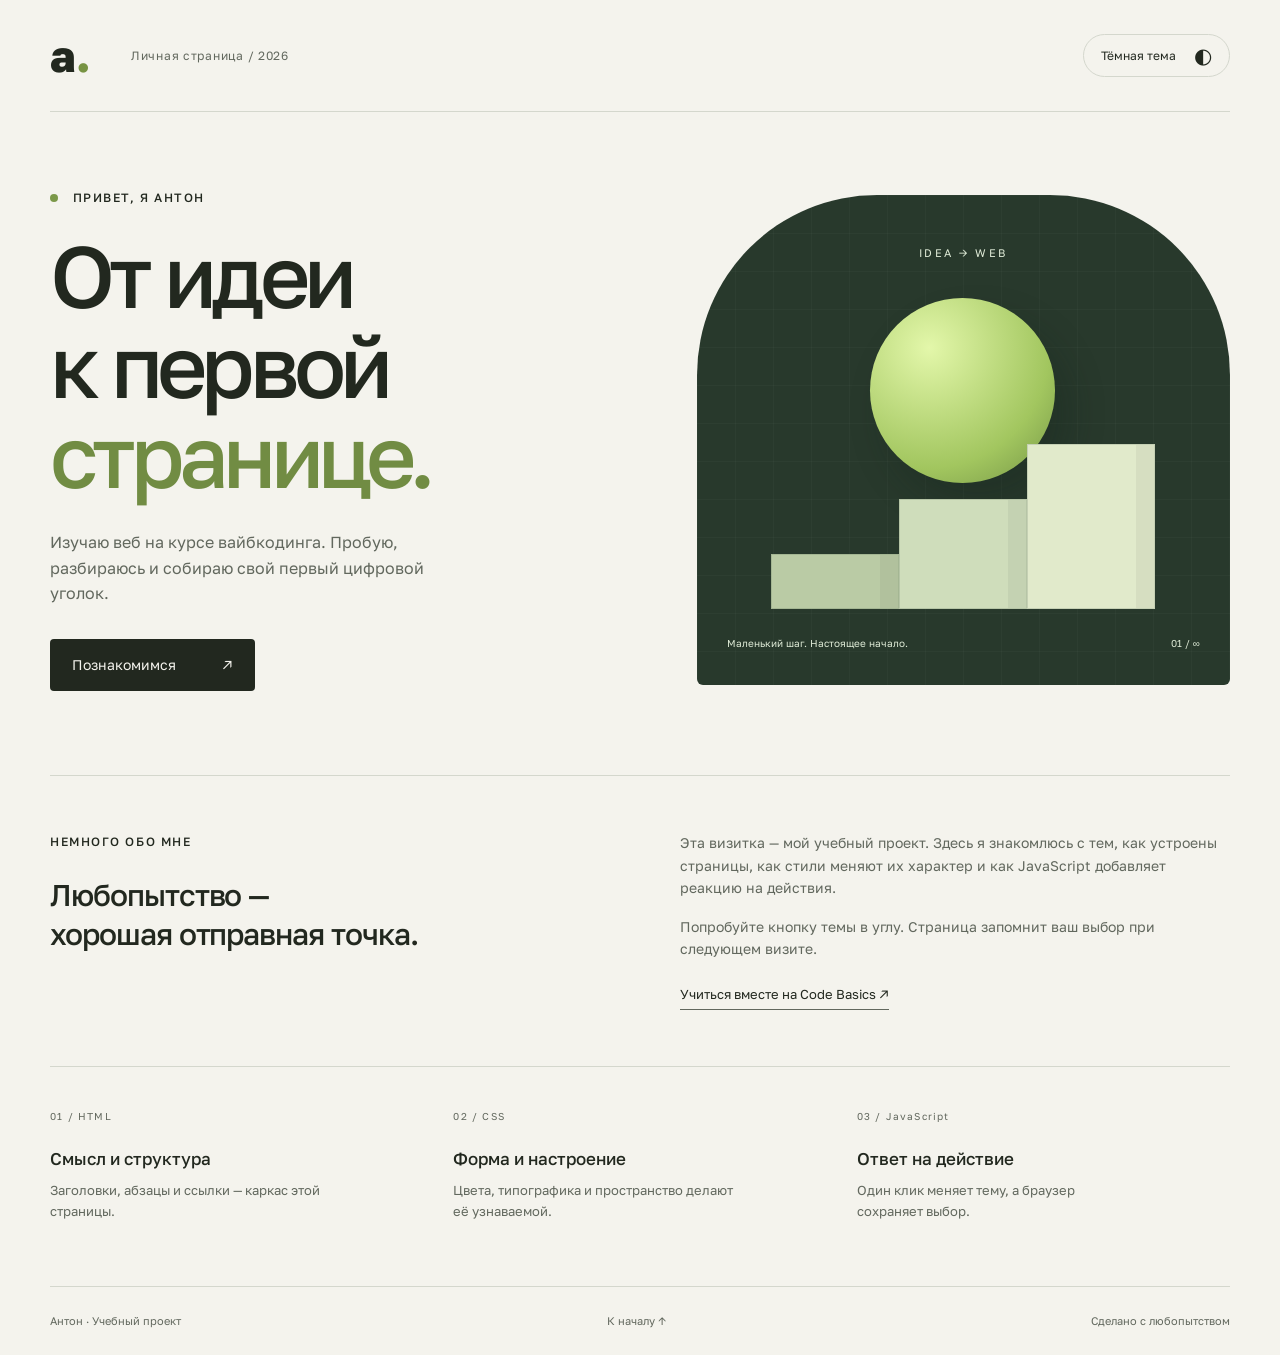
==== index.html @ 75ddf2e8 "Добавить визитку с темами, превью Telegram и GitHub Pages" ====
<!doctype html>
<html lang="ru">
<head>
  <meta charset="utf-8">
  <meta name="viewport" content="width=device-width, initial-scale=1">
  <title>Антон — от идеи к первой странице</title>
  <meta name="description" content="Моя первая веб-визитка: знакомлюсь с HTML, CSS и JavaScript на курсе вайбкодинга.">
  <!-- При публикации скрипт заменит __SITE_URL__ настоящим адресом GitHub Pages. -->
  <meta property="og:type" content="website">
  <meta property="og:locale" content="ru_RU">
  <meta property="og:title" content="Антон — от идеи к первой странице">
  <meta property="og:description" content="Знакомлюсь с вебом и превращаю идеи в работающие страницы. Мой первый проект на курсе вайбкодинга.">
  <meta property="og:url" content="__SITE_URL__/">
  <meta property="og:image" content="__SITE_URL__/assets/preview.png">
  <meta property="og:image:width" content="1200">
  <meta property="og:image:height" content="630">
  <meta property="og:image:alt" content="Абстрактная композиция: зелёный круг и ступени на тёмном фоне.">
  <link rel="stylesheet" href="styles.css">
  <script src="theme.js"></script>
</head>
<body>
  <header class="topbar wrap">
    <a class="brand" href="#home" aria-label="На главную">а<span>.</span></a>
    <span class="edition">Личная страница / 2026</span>
    <button class="theme-toggle" id="theme-toggle" type="button" aria-label="Включить тёмную тему" aria-pressed="false">Тёмная тема <span aria-hidden="true">◐</span></button>
  </header>
  <main id="home" class="wrap">
    <section class="hero" aria-labelledby="title">
      <div class="intro">
        <p class="eyebrow"><span class="dot"></span> Привет, я Антон</p>
        <h1 id="title">От идеи<br>к первой<br><em>странице.</em></h1>
        <p class="lead">Изучаю веб на курсе вайбкодинга. Пробую, разбираюсь и собираю свой первый цифровой уголок.</p>
        <a class="button" href="#about">Познакомимся <span aria-hidden="true">↗</span></a>
      </div>
      <div class="art" aria-label="Абстрактная композиция с кругом и ступенями" role="img">
        <span class="art-label">IDEA → WEB</span>
        <div class="orb"></div><div class="steps"><i></i><i></i><i></i></div>
        <span class="art-caption">Маленький шаг. Настоящее начало.</span>
        <span class="art-number">01 / ∞</span>
      </div>
    </section>
    <section id="about" class="about" aria-labelledby="about-title">
      <div><p class="eyebrow">Немного обо мне</p><h2 id="about-title">Любопытство —<br>хорошая отправная точка.</h2></div>
      <div class="about-text"><p>Эта визитка — мой учебный проект. Здесь я знакомлюсь с тем, как устроены страницы, как стили меняют их характер и как JavaScript добавляет реакцию на действия.</p><p>Попробуйте кнопку темы в углу. Страница запомнит ваш выбор при следующем визите.</p><a class="text-link" href="https://code-basics.com/ru">Учиться вместе на Code Basics <span aria-hidden="true">↗</span></a></div>
    </section>
    <section class="notes" aria-label="Из чего состоит страница">
      <article><span class="number">01 / HTML</span><h3>Смысл и структура</h3><p>Заголовки, абзацы и ссылки — каркас этой страницы.</p></article>
      <article><span class="number">02 / CSS</span><h3>Форма и настроение</h3><p>Цвета, типографика и пространство делают её узнаваемой.</p></article>
      <article><span class="number">03 / JavaScript</span><h3>Ответ на действие</h3><p>Один клик меняет тему, а браузер сохраняет выбор.</p></article>
    </section>
  </main>
  <footer class="wrap footer"><span>Антон · Учебный проект</span><a href="#home">К началу ↑</a><span>Сделано с любопытством</span></footer>
</body>
</html>
---- styles.css ----
@import url('https://fonts.googleapis.com/css2?family=Golos+Text:wght@400;500;600;700;800&display=swap');

:root{color-scheme:light;--bg:#f4f3ed;--ink:#22281f;--muted:#62685e;--line:#d4d7cd;--accent:#d0ed84;--panel:#e9ece2}
:root[data-theme="dark"]{color-scheme:dark;--bg:#171c17;--ink:#f0f1e9;--muted:#b0b9a9;--line:#394235;--accent:#d0ed84;--panel:#242d23}
*{box-sizing:border-box}html{scroll-behavior:smooth;scroll-padding-top:32px}body{margin:0;background:var(--bg);color:var(--ink);font-family:'Golos Text',Arial,sans-serif;line-height:1.6}a{color:inherit;text-decoration:none}button{font:inherit}a:focus-visible,button:focus-visible{outline:3px solid #799b3b;outline-offset:6px}.wrap{width:min(1180px,calc(100% - 80px));margin:auto}.topbar{height:112px;display:flex;align-items:center;gap:40px;border-bottom:1px solid var(--line)}.brand{font-size:44px;font-weight:800;line-height:1}.brand span{color:#779343}.edition{font-size:12px;color:var(--muted);letter-spacing:.06em}.theme-toggle{margin-left:auto;border:1px solid var(--line);border-radius:30px;background:var(--bg);color:var(--ink);padding:10px 17px;cursor:pointer;font-size:12px;display:flex;gap:18px;align-items:center}.theme-toggle span{font-size:21px;line-height:1}.hero{display:grid;grid-template-columns:1.1fr 1fr;gap:60px;padding:76px 0 84px;align-items:center}.eyebrow{font-size:12px;text-transform:uppercase;letter-spacing:.13em;font-weight:500;margin:0 0 24px}.dot{display:inline-block;width:8px;height:8px;background:#7b9849;border-radius:50%;margin-right:10px}h1{font-size:clamp(56px,6.8vw,92px);letter-spacing:-.065em;line-height:1.03;font-weight:500;margin:0 0 30px}h1 em{font-style:normal;color:#718c43}.lead{font-size:16px;max-width:395px;color:var(--muted);margin-bottom:32px}.button{background:var(--ink);color:var(--bg);display:inline-flex;gap:46px;padding:15px 22px;border-radius:4px;font-size:14px}.art{position:relative;height:490px;overflow:hidden;background:#28392c;border-radius:180px 180px 6px 6px;color:#deead6;background-image:linear-gradient(#ffffff06 1px,transparent 1px),linear-gradient(90deg,#ffffff06 1px,transparent 1px);background-size:38px 38px}.art-label{position:absolute;top:49px;left:50%;transform:translateX(-50%);font-size:11px;letter-spacing:.23em;white-space:nowrap}.orb{width:185px;height:185px;background:radial-gradient(circle at 32% 27%,#e3f7aa,#a2c65f 65%,#729344);position:absolute;top:103px;left:calc(50% - 93px);border-radius:50%;box-shadow:15px 22px 35px #0f211840}.steps{position:absolute;bottom:76px;left:14%;width:72%;height:172px;display:flex;align-items:flex-end}.steps i{width:34%;background:#bacba5;border:1px solid #28392c25;height:55px;box-shadow:inset -18px 0 #0000000d}.steps i:nth-child(2){height:110px;background:#cfddbb}.steps i:nth-child(3){height:165px;background:#e1eacb}.art-caption{position:absolute;bottom:34px;left:30px;font-size:10px}.art-number{position:absolute;bottom:34px;right:30px;font-size:10px}.about{border-top:1px solid var(--line);display:grid;grid-template-columns:1fr 1fr;gap:80px;padding:56px 0}h2{font-size:30px;font-weight:500;line-height:1.3;letter-spacing:-.035em;margin:0}.about-text p{color:var(--muted);margin:0 0 16px;font-size:14px}.text-link{font-size:13px;border-bottom:1px solid var(--muted);padding-bottom:4px;display:inline-block;margin-top:8px}.notes{display:grid;grid-template-columns:repeat(3,1fr);gap:30px;border-top:1px solid var(--line);padding:35px 0 65px}.number{font-size:10px;letter-spacing:.12em;color:var(--muted)}h3{font-size:17px;font-weight:500;margin:17px 0 8px}.notes p{font-size:13px;max-width:280px;color:var(--muted);margin:0}.footer{padding:25px 0;display:flex;justify-content:space-between;border-top:1px solid var(--line);font-size:11px;color:var(--muted)}
@media(max-width:760px){.wrap{width:calc(100% - 40px)}.topbar{height:88px;gap:15px}.edition{display:none}.hero{grid-template-columns:1fr;gap:40px;padding:45px 0}.art{height:410px;max-width:450px;width:100%;justify-self:center}.orb{top:70px}.art-label{top:32px}.about{grid-template-columns:1fr;gap:25px;padding:36px 0}.notes{grid-template-columns:1fr;gap:28px;padding-bottom:40px}.notes p{max-width:none}.footer{flex-wrap:wrap;gap:15px}.footer span:last-child{width:100%}h1{font-size:66px}}
@media(prefers-reduced-motion:reduce){html{scroll-behavior:auto}}
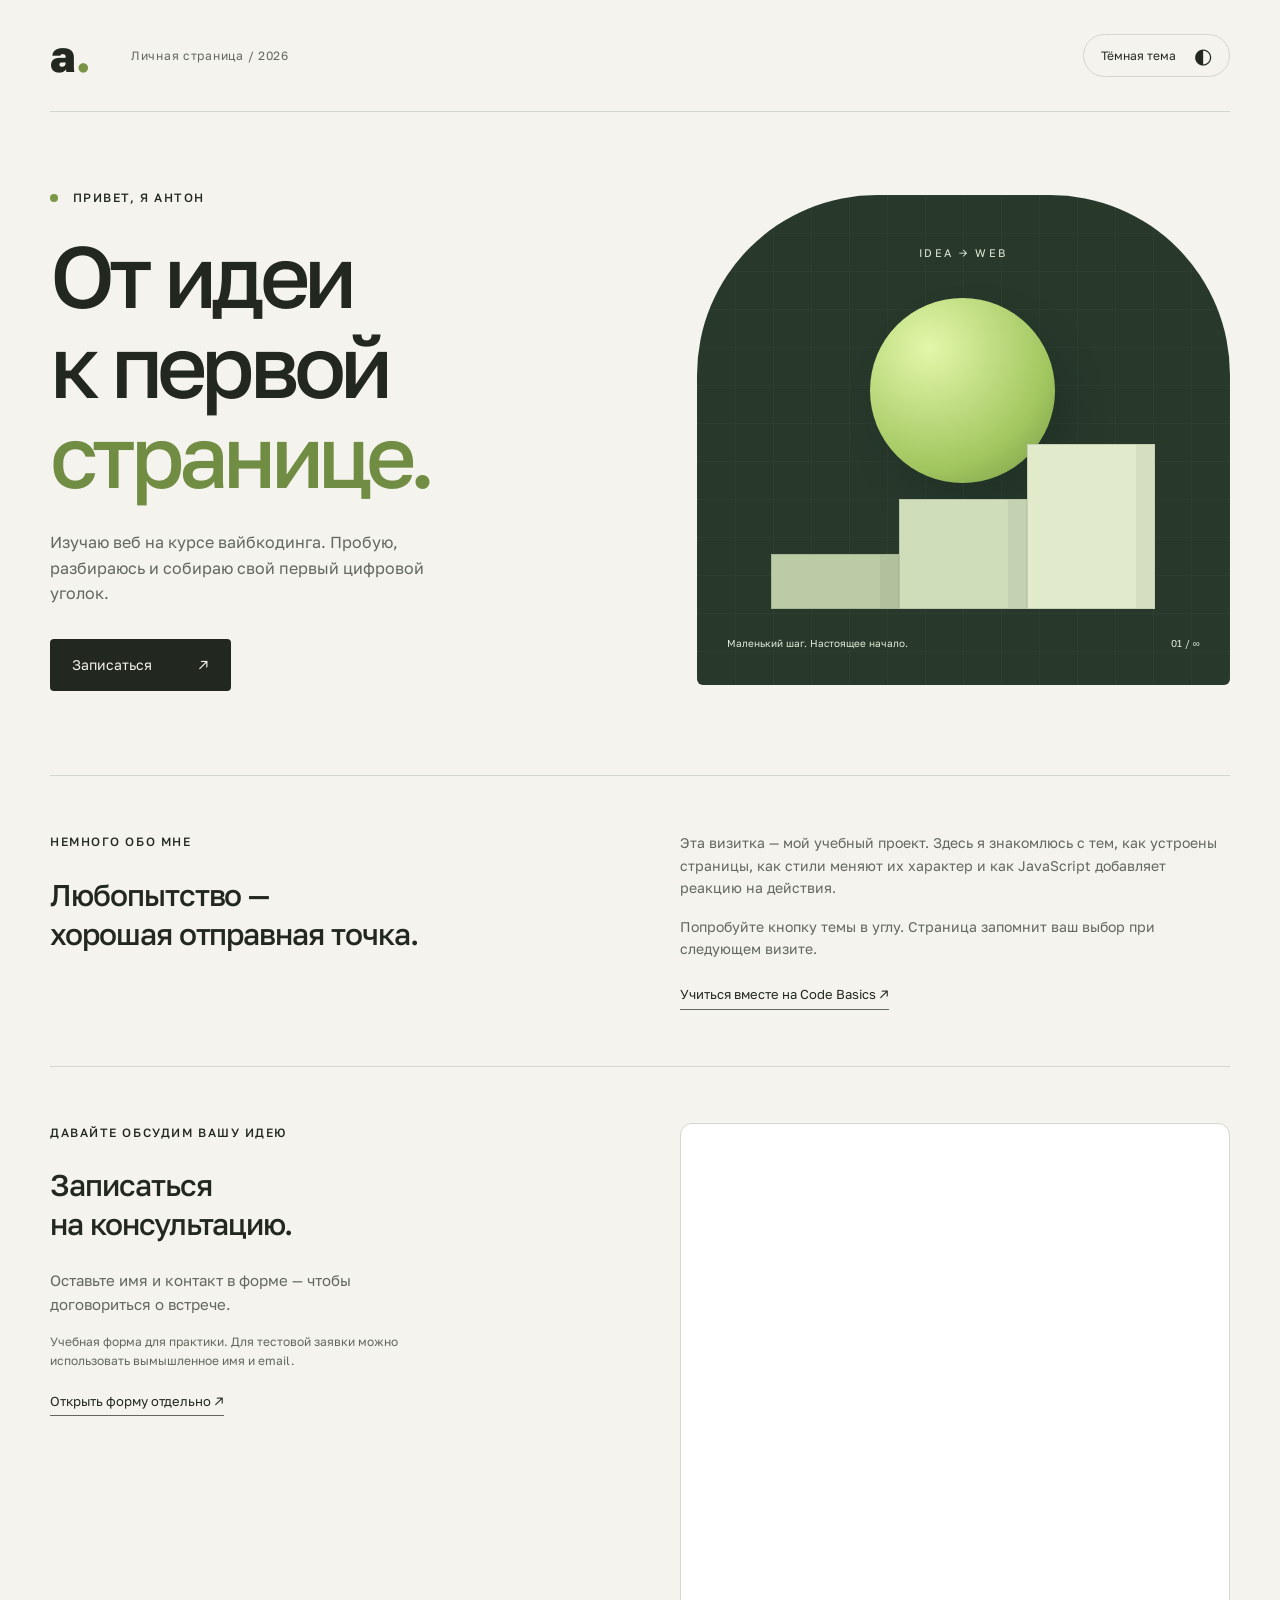
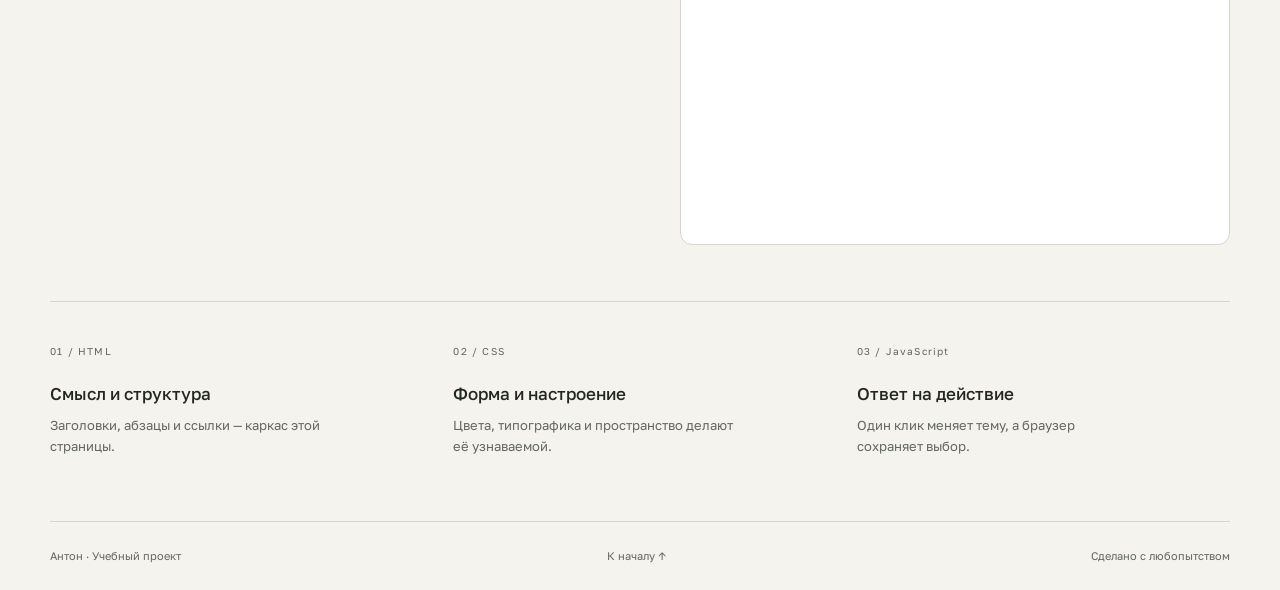
==== commit c1f5907e: "Встроить Яндекс Форму записи на консультацию" ====
--- a/index.html
+++ b/index.html
@@ -30,7 +30,7 @@
         <p class="eyebrow"><span class="dot"></span> Привет, я Антон</p>
         <h1 id="title">От идеи<br>к первой<br><em>странице.</em></h1>
         <p class="lead">Изучаю веб на курсе вайбкодинга. Пробую, разбираюсь и собираю свой первый цифровой уголок.</p>
-        <a class="button" href="#about">Познакомимся <span aria-hidden="true">↗</span></a>
+        <a class="button" href="#consultation">Записаться <span aria-hidden="true">↗</span></a>
       </div>
       <div class="art" aria-label="Абстрактная композиция с кругом и ступенями" role="img">
         <span class="art-label">IDEA → WEB</span>
@@ -43,6 +43,18 @@
       <div><p class="eyebrow">Немного обо мне</p><h2 id="about-title">Любопытство —<br>хорошая отправная точка.</h2></div>
       <div class="about-text"><p>Эта визитка — мой учебный проект. Здесь я знакомлюсь с тем, как устроены страницы, как стили меняют их характер и как JavaScript добавляет реакцию на действия.</p><p>Попробуйте кнопку темы в углу. Страница запомнит ваш выбор при следующем визите.</p><a class="text-link" href="https://code-basics.com/ru">Учиться вместе на Code Basics <span aria-hidden="true">↗</span></a></div>
     </section>
+    <section id="consultation" class="consultation" aria-labelledby="consultation-title">
+      <div class="consultation-intro">
+        <p class="eyebrow">Давайте обсудим вашу идею</p>
+        <h2 id="consultation-title">Записаться<br>на консультацию.</h2>
+        <p class="consultation-copy">Оставьте имя и контакт в форме — чтобы договориться о встрече.</p>
+        <p class="consultation-hint">Учебная форма для практики. Для тестовой заявки можно использовать вымышленное имя и email.</p>
+        <a class="text-link" href="https://forms.yandex.ru/u/6ae9a92f95add55e32ae1525/" target="_blank" rel="noopener">Открыть форму отдельно ↗</a>
+      </div>
+      <div class="form-panel">
+        <iframe class="consultation-form" src="https://forms.yandex.ru/u/6ae9a92f95add55e32ae1525/?iframe=1&amp;theme=light" name="ya-form-6ae9a92f95add55e32ae1525" title="Запись на консультацию — имя и контакт" width="100%" height="720" loading="lazy"></iframe>
+      </div>
+    </section>
     <section class="notes" aria-label="Из чего состоит страница">
       <article><span class="number">01 / HTML</span><h3>Смысл и структура</h3><p>Заголовки, абзацы и ссылки — каркас этой страницы.</p></article>
       <article><span class="number">02 / CSS</span><h3>Форма и настроение</h3><p>Цвета, типографика и пространство делают её узнаваемой.</p></article>
--- a/styles.css
+++ b/styles.css
@@ -5,3 +5,12 @@
 *{box-sizing:border-box}html{scroll-behavior:smooth;scroll-padding-top:32px}body{margin:0;background:var(--bg);color:var(--ink);font-family:'Golos Text',Arial,sans-serif;line-height:1.6}a{color:inherit;text-decoration:none}button{font:inherit}a:focus-visible,button:focus-visible{outline:3px solid #799b3b;outline-offset:6px}.wrap{width:min(1180px,calc(100% - 80px));margin:auto}.topbar{height:112px;display:flex;align-items:center;gap:40px;border-bottom:1px solid var(--line)}.brand{font-size:44px;font-weight:800;line-height:1}.brand span{color:#779343}.edition{font-size:12px;color:var(--muted);letter-spacing:.06em}.theme-toggle{margin-left:auto;border:1px solid var(--line);border-radius:30px;background:var(--bg);color:var(--ink);padding:10px 17px;cursor:pointer;font-size:12px;display:flex;gap:18px;align-items:center}.theme-toggle span{font-size:21px;line-height:1}.hero{display:grid;grid-template-columns:1.1fr 1fr;gap:60px;padding:76px 0 84px;align-items:center}.eyebrow{font-size:12px;text-transform:uppercase;letter-spacing:.13em;font-weight:500;margin:0 0 24px}.dot{display:inline-block;width:8px;height:8px;background:#7b9849;border-radius:50%;margin-right:10px}h1{font-size:clamp(56px,6.8vw,92px);letter-spacing:-.065em;line-height:1.03;font-weight:500;margin:0 0 30px}h1 em{font-style:normal;color:#718c43}.lead{font-size:16px;max-width:395px;color:var(--muted);margin-bottom:32px}.button{background:var(--ink);color:var(--bg);display:inline-flex;gap:46px;padding:15px 22px;border-radius:4px;font-size:14px}.art{position:relative;height:490px;overflow:hidden;background:#28392c;border-radius:180px 180px 6px 6px;color:#deead6;background-image:linear-gradient(#ffffff06 1px,transparent 1px),linear-gradient(90deg,#ffffff06 1px,transparent 1px);background-size:38px 38px}.art-label{position:absolute;top:49px;left:50%;transform:translateX(-50%);font-size:11px;letter-spacing:.23em;white-space:nowrap}.orb{width:185px;height:185px;background:radial-gradient(circle at 32% 27%,#e3f7aa,#a2c65f 65%,#729344);position:absolute;top:103px;left:calc(50% - 93px);border-radius:50%;box-shadow:15px 22px 35px #0f211840}.steps{position:absolute;bottom:76px;left:14%;width:72%;height:172px;display:flex;align-items:flex-end}.steps i{width:34%;background:#bacba5;border:1px solid #28392c25;height:55px;box-shadow:inset -18px 0 #0000000d}.steps i:nth-child(2){height:110px;background:#cfddbb}.steps i:nth-child(3){height:165px;background:#e1eacb}.art-caption{position:absolute;bottom:34px;left:30px;font-size:10px}.art-number{position:absolute;bottom:34px;right:30px;font-size:10px}.about{border-top:1px solid var(--line);display:grid;grid-template-columns:1fr 1fr;gap:80px;padding:56px 0}h2{font-size:30px;font-weight:500;line-height:1.3;letter-spacing:-.035em;margin:0}.about-text p{color:var(--muted);margin:0 0 16px;font-size:14px}.text-link{font-size:13px;border-bottom:1px solid var(--muted);padding-bottom:4px;display:inline-block;margin-top:8px}.notes{display:grid;grid-template-columns:repeat(3,1fr);gap:30px;border-top:1px solid var(--line);padding:35px 0 65px}.number{font-size:10px;letter-spacing:.12em;color:var(--muted)}h3{font-size:17px;font-weight:500;margin:17px 0 8px}.notes p{font-size:13px;max-width:280px;color:var(--muted);margin:0}.footer{padding:25px 0;display:flex;justify-content:space-between;border-top:1px solid var(--line);font-size:11px;color:var(--muted)}
 @media(max-width:760px){.wrap{width:calc(100% - 40px)}.topbar{height:88px;gap:15px}.edition{display:none}.hero{grid-template-columns:1fr;gap:40px;padding:45px 0}.art{height:410px;max-width:450px;width:100%;justify-self:center}.orb{top:70px}.art-label{top:32px}.about{grid-template-columns:1fr;gap:25px;padding:36px 0}.notes{grid-template-columns:1fr;gap:28px;padding-bottom:40px}.notes p{max-width:none}.footer{flex-wrap:wrap;gap:15px}.footer span:last-child{width:100%}h1{font-size:66px}}
 @media(prefers-reduced-motion:reduce){html{scroll-behavior:auto}}
+
+/* Яндекс Форма находится в отдельном iframe и занимает ширину своей колонки. */
+.consultation{display:grid;grid-template-columns:1fr 1fr;gap:80px;padding:56px 0;border-top:1px solid var(--line);align-items:start}
+.consultation-intro,.form-panel{min-width:0}
+.consultation-copy{font-size:15px;color:var(--muted);max-width:350px;margin:24px 0 16px}
+.consultation-hint{font-size:12px;color:var(--muted);max-width:350px}
+.form-panel{background:#fff;border:1px solid var(--line);border-radius:12px;overflow:hidden;color-scheme:light}
+.consultation-form{display:block;width:100%;max-width:100%;height:720px;border:0}
+@media(max-width:760px){.consultation{grid-template-columns:1fr;gap:28px;padding:36px 0}}
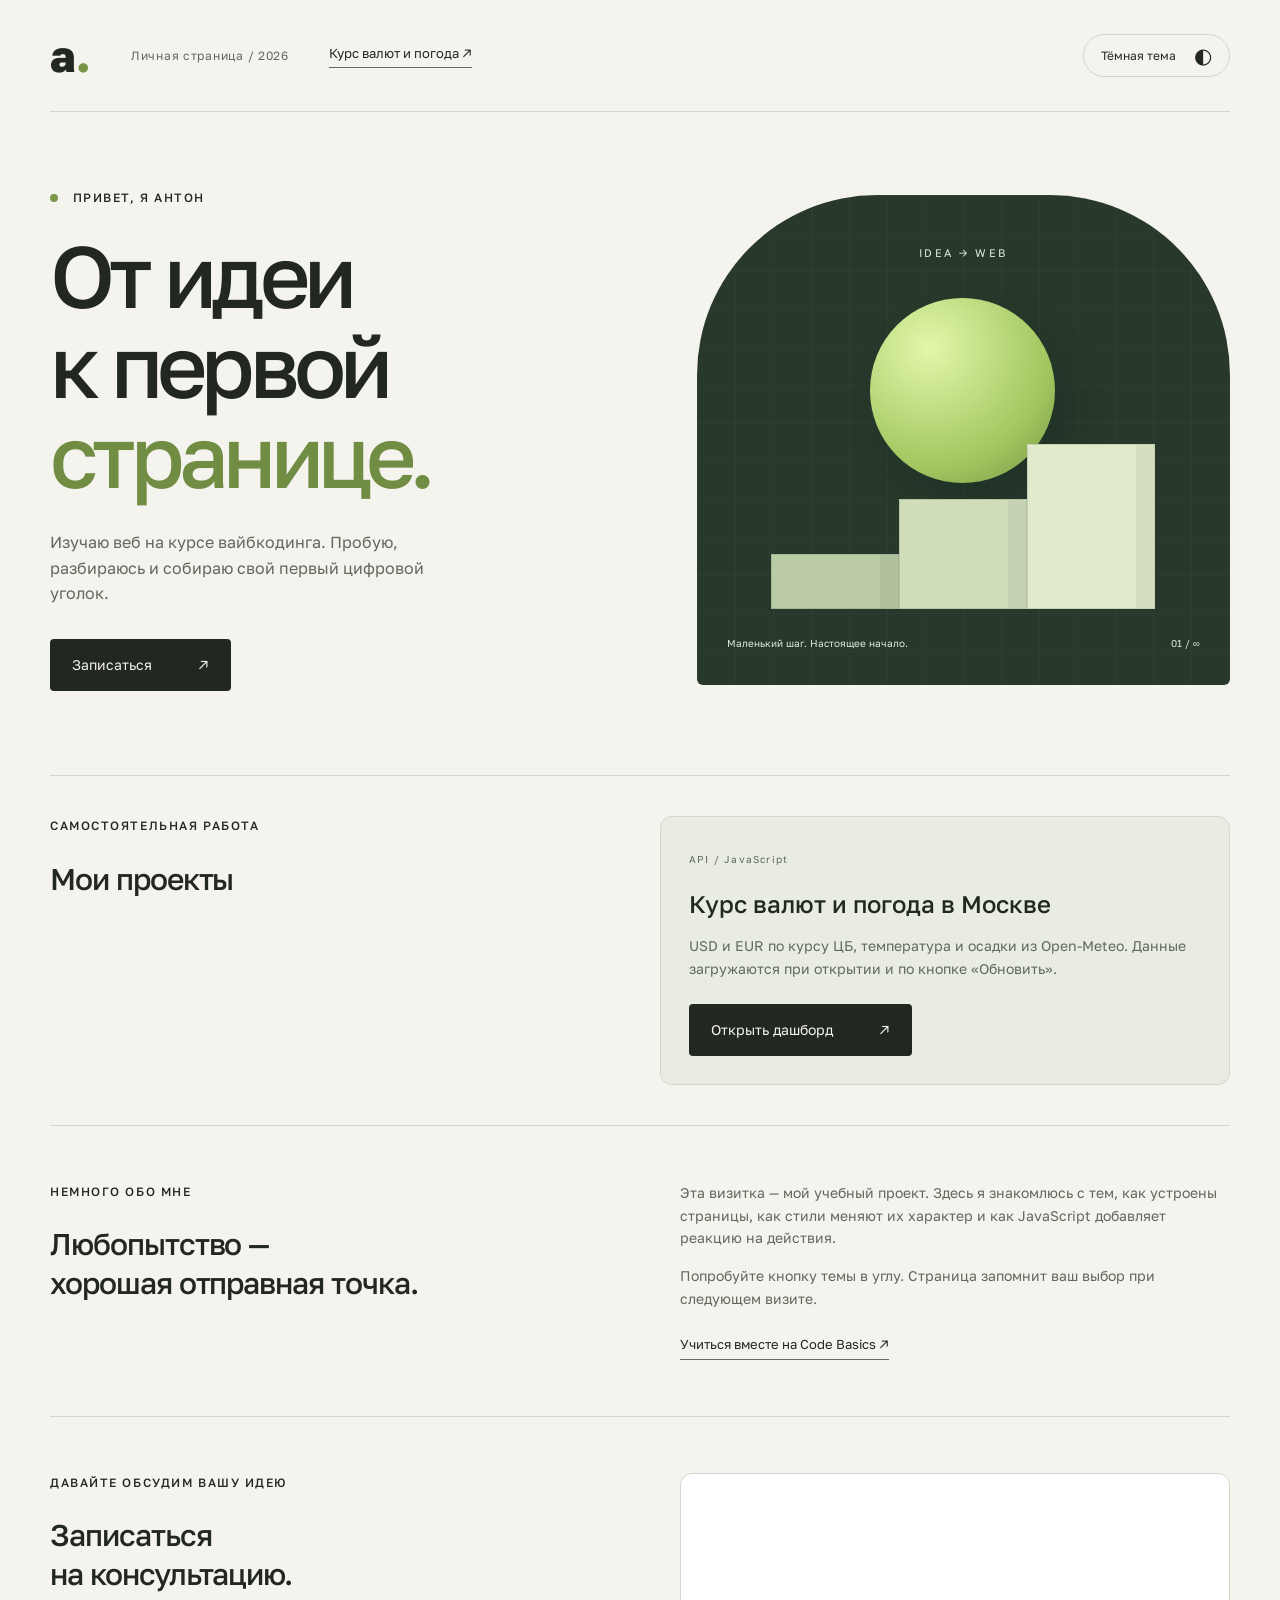
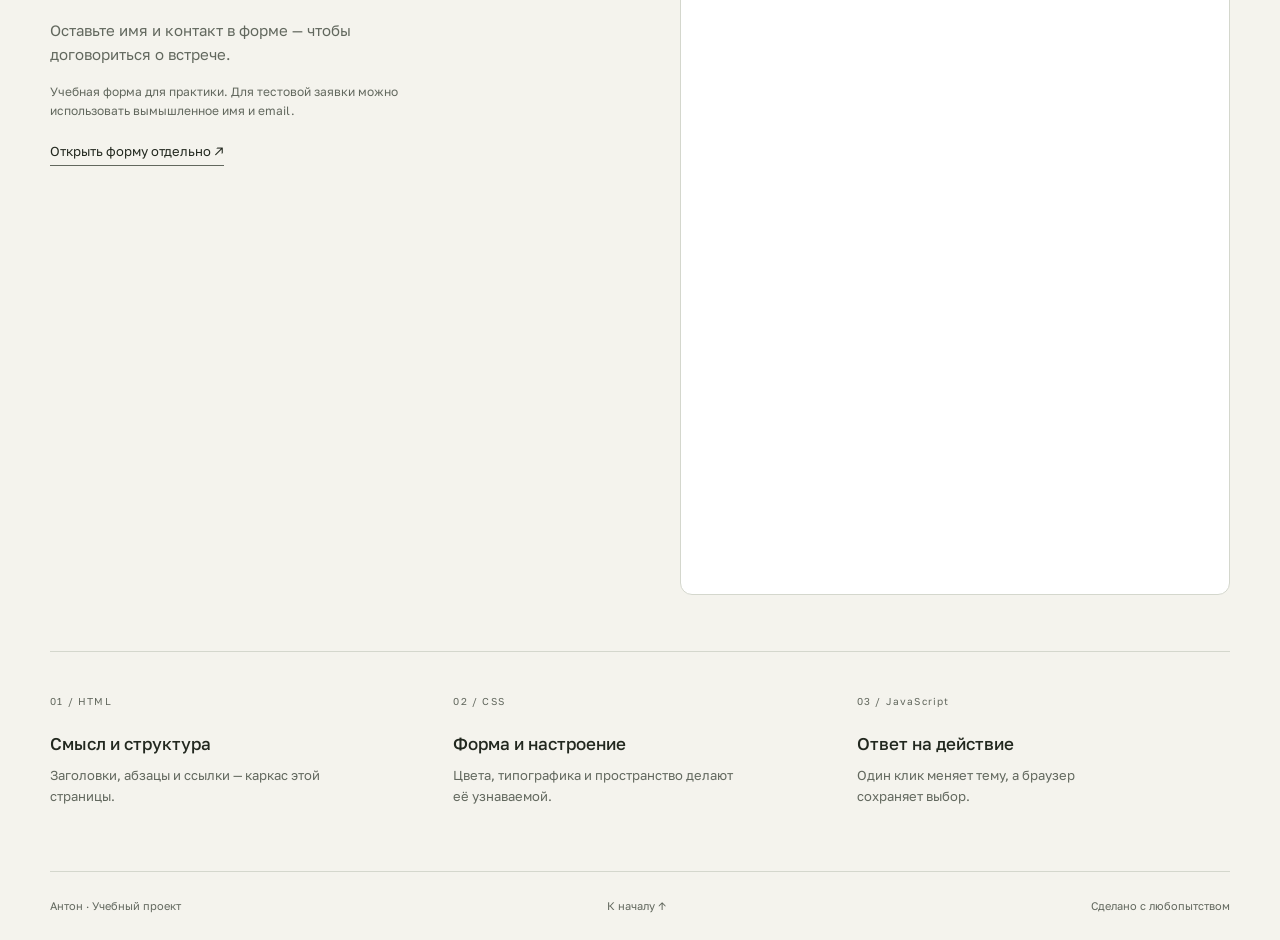
==== commit 64383fe1: "Link dashboard from homepage and add projects section" ====
--- a/index.html
+++ b/index.html
@@ -22,6 +22,7 @@
   <header class="topbar wrap">
     <a class="brand" href="#home" aria-label="На главную">а<span>.</span></a>
     <span class="edition">Личная страница / 2026</span>
+    <a class="text-link project-nav" href="dashboard/">Курс валют и погода ↗</a>
     <button class="theme-toggle" id="theme-toggle" type="button" aria-label="Включить тёмную тему" aria-pressed="false">Тёмная тема <span aria-hidden="true">◐</span></button>
   </header>
   <main id="home" class="wrap">
@@ -38,6 +39,15 @@
         <span class="art-caption">Маленький шаг. Настоящее начало.</span>
         <span class="art-number">01 / ∞</span>
       </div>
+    </section>
+    <section id="projects" class="projects" aria-labelledby="projects-title">
+      <div><p class="eyebrow">Самостоятельная работа</p><h2 id="projects-title">Мои проекты</h2></div>
+      <article class="project-card">
+        <span class="number">API / JavaScript</span>
+        <h3>Курс валют и погода в Москве</h3>
+        <p>USD и EUR по курсу ЦБ, температура и осадки из Open-Meteo. Данные загружаются при открытии и по кнопке «Обновить».</p>
+        <a class="button" href="dashboard/">Открыть дашборд <span aria-hidden="true">↗</span></a>
+      </article>
     </section>
     <section id="about" class="about" aria-labelledby="about-title">
       <div><p class="eyebrow">Немного обо мне</p><h2 id="about-title">Любопытство —<br>хорошая отправная точка.</h2></div>
--- a/styles.css
+++ b/styles.css
@@ -5,6 +5,7 @@
 *{box-sizing:border-box}html{scroll-behavior:smooth;scroll-padding-top:32px}body{margin:0;background:var(--bg);color:var(--ink);font-family:'Golos Text',Arial,sans-serif;line-height:1.6}a{color:inherit;text-decoration:none}button{font:inherit}a:focus-visible,button:focus-visible{outline:3px solid #799b3b;outline-offset:6px}.wrap{width:min(1180px,calc(100% - 80px));margin:auto}.topbar{height:112px;display:flex;align-items:center;gap:40px;border-bottom:1px solid var(--line)}.brand{font-size:44px;font-weight:800;line-height:1}.brand span{color:#779343}.edition{font-size:12px;color:var(--muted);letter-spacing:.06em}.theme-toggle{margin-left:auto;border:1px solid var(--line);border-radius:30px;background:var(--bg);color:var(--ink);padding:10px 17px;cursor:pointer;font-size:12px;display:flex;gap:18px;align-items:center}.theme-toggle span{font-size:21px;line-height:1}.hero{display:grid;grid-template-columns:1.1fr 1fr;gap:60px;padding:76px 0 84px;align-items:center}.eyebrow{font-size:12px;text-transform:uppercase;letter-spacing:.13em;font-weight:500;margin:0 0 24px}.dot{display:inline-block;width:8px;height:8px;background:#7b9849;border-radius:50%;margin-right:10px}h1{font-size:clamp(56px,6.8vw,92px);letter-spacing:-.065em;line-height:1.03;font-weight:500;margin:0 0 30px}h1 em{font-style:normal;color:#718c43}.lead{font-size:16px;max-width:395px;color:var(--muted);margin-bottom:32px}.button{background:var(--ink);color:var(--bg);display:inline-flex;gap:46px;padding:15px 22px;border-radius:4px;font-size:14px}.art{position:relative;height:490px;overflow:hidden;background:#28392c;border-radius:180px 180px 6px 6px;color:#deead6;background-image:linear-gradient(#ffffff06 1px,transparent 1px),linear-gradient(90deg,#ffffff06 1px,transparent 1px);background-size:38px 38px}.art-label{position:absolute;top:49px;left:50%;transform:translateX(-50%);font-size:11px;letter-spacing:.23em;white-space:nowrap}.orb{width:185px;height:185px;background:radial-gradient(circle at 32% 27%,#e3f7aa,#a2c65f 65%,#729344);position:absolute;top:103px;left:calc(50% - 93px);border-radius:50%;box-shadow:15px 22px 35px #0f211840}.steps{position:absolute;bottom:76px;left:14%;width:72%;height:172px;display:flex;align-items:flex-end}.steps i{width:34%;background:#bacba5;border:1px solid #28392c25;height:55px;box-shadow:inset -18px 0 #0000000d}.steps i:nth-child(2){height:110px;background:#cfddbb}.steps i:nth-child(3){height:165px;background:#e1eacb}.art-caption{position:absolute;bottom:34px;left:30px;font-size:10px}.art-number{position:absolute;bottom:34px;right:30px;font-size:10px}.about{border-top:1px solid var(--line);display:grid;grid-template-columns:1fr 1fr;gap:80px;padding:56px 0}h2{font-size:30px;font-weight:500;line-height:1.3;letter-spacing:-.035em;margin:0}.about-text p{color:var(--muted);margin:0 0 16px;font-size:14px}.text-link{font-size:13px;border-bottom:1px solid var(--muted);padding-bottom:4px;display:inline-block;margin-top:8px}.notes{display:grid;grid-template-columns:repeat(3,1fr);gap:30px;border-top:1px solid var(--line);padding:35px 0 65px}.number{font-size:10px;letter-spacing:.12em;color:var(--muted)}h3{font-size:17px;font-weight:500;margin:17px 0 8px}.notes p{font-size:13px;max-width:280px;color:var(--muted);margin:0}.footer{padding:25px 0;display:flex;justify-content:space-between;border-top:1px solid var(--line);font-size:11px;color:var(--muted)}
 @media(max-width:760px){.wrap{width:calc(100% - 40px)}.topbar{height:88px;gap:15px}.edition{display:none}.hero{grid-template-columns:1fr;gap:40px;padding:45px 0}.art{height:410px;max-width:450px;width:100%;justify-self:center}.orb{top:70px}.art-label{top:32px}.about{grid-template-columns:1fr;gap:25px;padding:36px 0}.notes{grid-template-columns:1fr;gap:28px;padding-bottom:40px}.notes p{max-width:none}.footer{flex-wrap:wrap;gap:15px}.footer span:last-child{width:100%}h1{font-size:66px}}
 @media(prefers-reduced-motion:reduce){html{scroll-behavior:auto}}
+.projects{display:grid;grid-template-columns:1fr 1fr;gap:40px;padding:40px 0;border-top:1px solid var(--line);align-items:start}.project-card{background:var(--panel);border:1px solid var(--line);border-radius:12px;padding:28px}.project-card h3{font-size:24px;line-height:1.3}.project-card p{font-size:14px;color:var(--muted);margin:16px 0 24px}.project-nav{margin:0;font-size:13px}.topbar{flex-wrap:wrap;min-height:112px;height:auto;padding-top:20px;padding-bottom:20px}@media(max-width:760px){.projects{grid-template-columns:1fr;gap:24px}.project-nav{order:4;width:100%}.topbar{gap:16px}}
 
 /* Яндекс Форма находится в отдельном iframe и занимает ширину своей колонки. */
 .consultation{display:grid;grid-template-columns:1fr 1fr;gap:80px;padding:56px 0;border-top:1px solid var(--line);align-items:start}
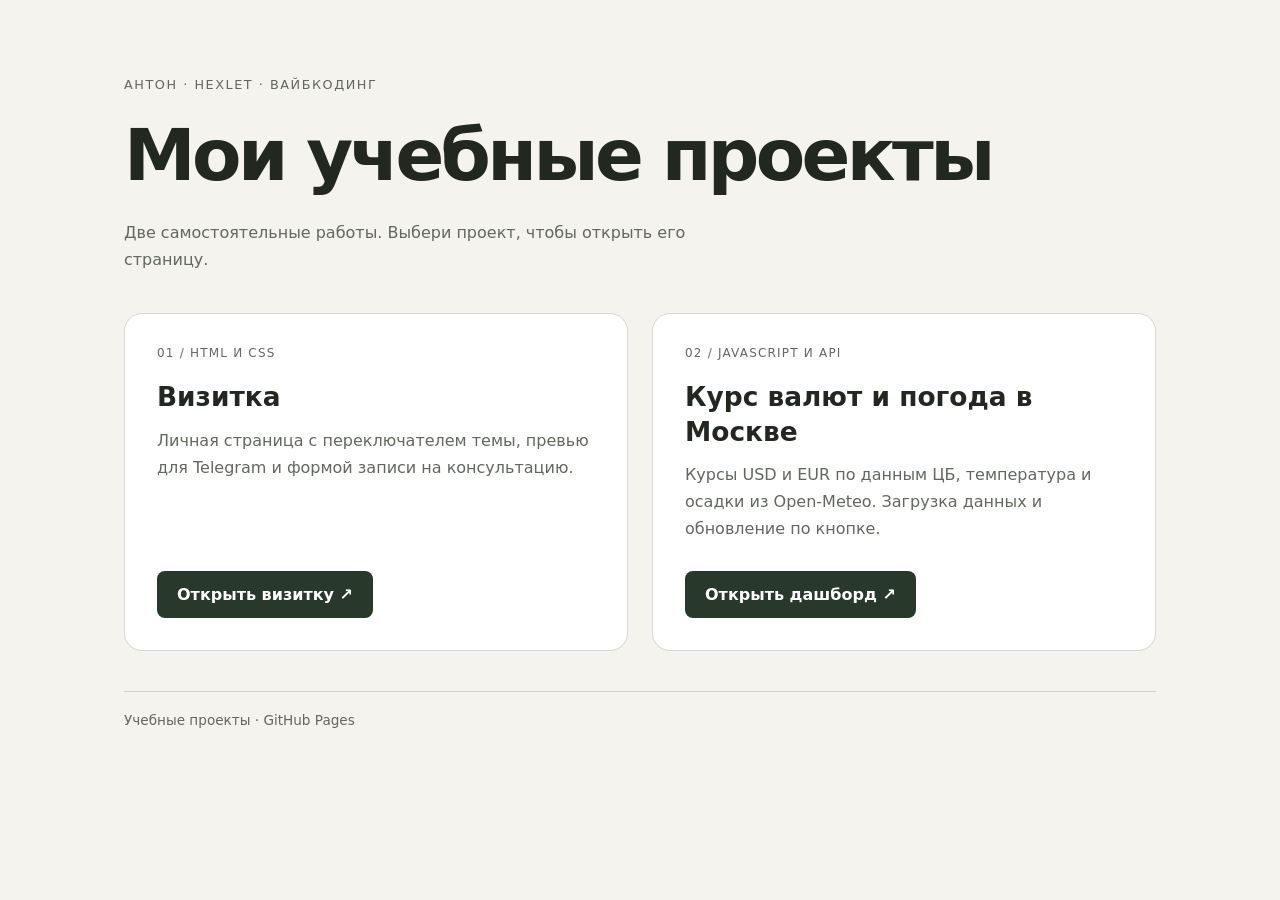
==== commit 97c4f2f5: "Separate business card and dashboard with shared project homepage" ====
--- a/index.html
+++ b/index.html
@@ -3,74 +3,44 @@
 <head>
   <meta charset="utf-8">
   <meta name="viewport" content="width=device-width, initial-scale=1">
-  <title>Антон — от идеи к первой странице</title>
-  <meta name="description" content="Моя первая веб-визитка: знакомлюсь с HTML, CSS и JavaScript на курсе вайбкодинга.">
-  <!-- При публикации скрипт заменит __SITE_URL__ настоящим адресом GitHub Pages. -->
-  <meta property="og:type" content="website">
-  <meta property="og:locale" content="ru_RU">
-  <meta property="og:title" content="Антон — от идеи к первой странице">
-  <meta property="og:description" content="Знакомлюсь с вебом и превращаю идеи в работающие страницы. Мой первый проект на курсе вайбкодинга.">
-  <meta property="og:url" content="__SITE_URL__/">
-  <meta property="og:image" content="__SITE_URL__/assets/preview.png">
-  <meta property="og:image:width" content="1200">
-  <meta property="og:image:height" content="630">
-  <meta property="og:image:alt" content="Абстрактная композиция: зелёный круг и ступени на тёмном фоне.">
-  <link rel="stylesheet" href="styles.css">
-  <script src="theme.js"></script>
+  <meta name="description" content="Учебные проекты Антона: визитка и дашборд курса валют и погоды в Москве.">
+  <title>Учебные проекты Антона</title>
+  <style>
+    :root{font-family:system-ui,sans-serif;color:#22281f;background:#f4f3ed;color-scheme:light}
+    *{box-sizing:border-box}body{margin:0}main{max-width:1080px;margin:auto;padding:64px 24px}
+    .eyebrow{text-transform:uppercase;letter-spacing:.12em;font-size:.8rem;color:#62685e}
+    h1{font-size:clamp(2.5rem,6vw,4.5rem);line-height:1.1;letter-spacing:-.05em;margin:24px 0}
+    .intro{color:#62685e;line-height:1.7;max-width:600px;margin-bottom:40px}
+    .projects{display:grid;grid-template-columns:repeat(2,minmax(0,1fr));gap:24px}
+    article{background:#fff;border:1px solid #d4d7cd;border-radius:18px;padding:32px;display:flex;flex-direction:column;align-items:flex-start}
+    .tag{font-size:.75rem;letter-spacing:.1em;color:#62685e;text-transform:uppercase}
+    h2{font-size:1.65rem;line-height:1.3;margin:20px 0 12px}article p{color:#62685e;line-height:1.7;margin:0 0 28px}
+    a{display:inline-block;background:#28392c;color:#fff;text-decoration:none;padding:14px 20px;border-radius:8px;margin-top:auto;font-weight:600}
+    a:hover{background:#405c46}a:focus-visible{outline:3px solid #799b3b;outline-offset:5px}
+    footer{margin-top:40px;padding-top:20px;border-top:1px solid #d4d7cd;color:#62685e;font-size:.85rem}
+    @media(max-width:640px){main{padding:36px 20px}.projects{grid-template-columns:1fr}article{padding:24px}}
+  </style>
 </head>
 <body>
-  <header class="topbar wrap">
-    <a class="brand" href="#home" aria-label="На главную">а<span>.</span></a>
-    <span class="edition">Личная страница / 2026</span>
-    <a class="text-link project-nav" href="dashboard/">Курс валют и погода ↗</a>
-    <button class="theme-toggle" id="theme-toggle" type="button" aria-label="Включить тёмную тему" aria-pressed="false">Тёмная тема <span aria-hidden="true">◐</span></button>
-  </header>
-  <main id="home" class="wrap">
-    <section class="hero" aria-labelledby="title">
-      <div class="intro">
-        <p class="eyebrow"><span class="dot"></span> Привет, я Антон</p>
-        <h1 id="title">От идеи<br>к первой<br><em>странице.</em></h1>
-        <p class="lead">Изучаю веб на курсе вайбкодинга. Пробую, разбираюсь и собираю свой первый цифровой уголок.</p>
-        <a class="button" href="#consultation">Записаться <span aria-hidden="true">↗</span></a>
-      </div>
-      <div class="art" aria-label="Абстрактная композиция с кругом и ступенями" role="img">
-        <span class="art-label">IDEA → WEB</span>
-        <div class="orb"></div><div class="steps"><i></i><i></i><i></i></div>
-        <span class="art-caption">Маленький шаг. Настоящее начало.</span>
-        <span class="art-number">01 / ∞</span>
-      </div>
-    </section>
-    <section id="projects" class="projects" aria-labelledby="projects-title">
-      <div><p class="eyebrow">Самостоятельная работа</p><h2 id="projects-title">Мои проекты</h2></div>
-      <article class="project-card">
-        <span class="number">API / JavaScript</span>
-        <h3>Курс валют и погода в Москве</h3>
-        <p>USD и EUR по курсу ЦБ, температура и осадки из Open-Meteo. Данные загружаются при открытии и по кнопке «Обновить».</p>
-        <a class="button" href="dashboard/">Открыть дашборд <span aria-hidden="true">↗</span></a>
+  <main>
+    <p class="eyebrow">Антон · Hexlet · Вайбкодинг</p>
+    <h1>Мои учебные проекты</h1>
+    <p class="intro">Две самостоятельные работы. Выбери проект, чтобы открыть его страницу.</p>
+    <section class="projects" aria-label="Проекты">
+      <article>
+        <span class="tag">01 / HTML и CSS</span>
+        <h2>Визитка</h2>
+        <p>Личная страница с переключателем темы, превью для Telegram и формой записи на консультацию.</p>
+        <a href="business-card/">Открыть визитку ↗</a>
+      </article>
+      <article>
+        <span class="tag">02 / JavaScript и API</span>
+        <h2>Курс валют и погода в Москве</h2>
+        <p>Курсы USD и EUR по данным ЦБ, температура и осадки из Open-Meteo. Загрузка данных и обновление по кнопке.</p>
+        <a href="dashboard/">Открыть дашборд ↗</a>
       </article>
     </section>
-    <section id="about" class="about" aria-labelledby="about-title">
-      <div><p class="eyebrow">Немного обо мне</p><h2 id="about-title">Любопытство —<br>хорошая отправная точка.</h2></div>
-      <div class="about-text"><p>Эта визитка — мой учебный проект. Здесь я знакомлюсь с тем, как устроены страницы, как стили меняют их характер и как JavaScript добавляет реакцию на действия.</p><p>Попробуйте кнопку темы в углу. Страница запомнит ваш выбор при следующем визите.</p><a class="text-link" href="https://code-basics.com/ru">Учиться вместе на Code Basics <span aria-hidden="true">↗</span></a></div>
-    </section>
-    <section id="consultation" class="consultation" aria-labelledby="consultation-title">
-      <div class="consultation-intro">
-        <p class="eyebrow">Давайте обсудим вашу идею</p>
-        <h2 id="consultation-title">Записаться<br>на консультацию.</h2>
-        <p class="consultation-copy">Оставьте имя и контакт в форме — чтобы договориться о встрече.</p>
-        <p class="consultation-hint">Учебная форма для практики. Для тестовой заявки можно использовать вымышленное имя и email.</p>
-        <a class="text-link" href="https://forms.yandex.ru/u/6ae9a92f95add55e32ae1525/" target="_blank" rel="noopener">Открыть форму отдельно ↗</a>
-      </div>
-      <div class="form-panel">
-        <iframe class="consultation-form" src="https://forms.yandex.ru/u/6ae9a92f95add55e32ae1525/?iframe=1&amp;theme=light" name="ya-form-6ae9a92f95add55e32ae1525" title="Запись на консультацию — имя и контакт" width="100%" height="720" loading="lazy"></iframe>
-      </div>
-    </section>
-    <section class="notes" aria-label="Из чего состоит страница">
-      <article><span class="number">01 / HTML</span><h3>Смысл и структура</h3><p>Заголовки, абзацы и ссылки — каркас этой страницы.</p></article>
-      <article><span class="number">02 / CSS</span><h3>Форма и настроение</h3><p>Цвета, типографика и пространство делают её узнаваемой.</p></article>
-      <article><span class="number">03 / JavaScript</span><h3>Ответ на действие</h3><p>Один клик меняет тему, а браузер сохраняет выбор.</p></article>
-    </section>
+    <footer>Учебные проекты · GitHub Pages</footer>
   </main>
-  <footer class="wrap footer"><span>Антон · Учебный проект</span><a href="#home">К началу ↑</a><span>Сделано с любопытством</span></footer>
 </body>
 </html>
